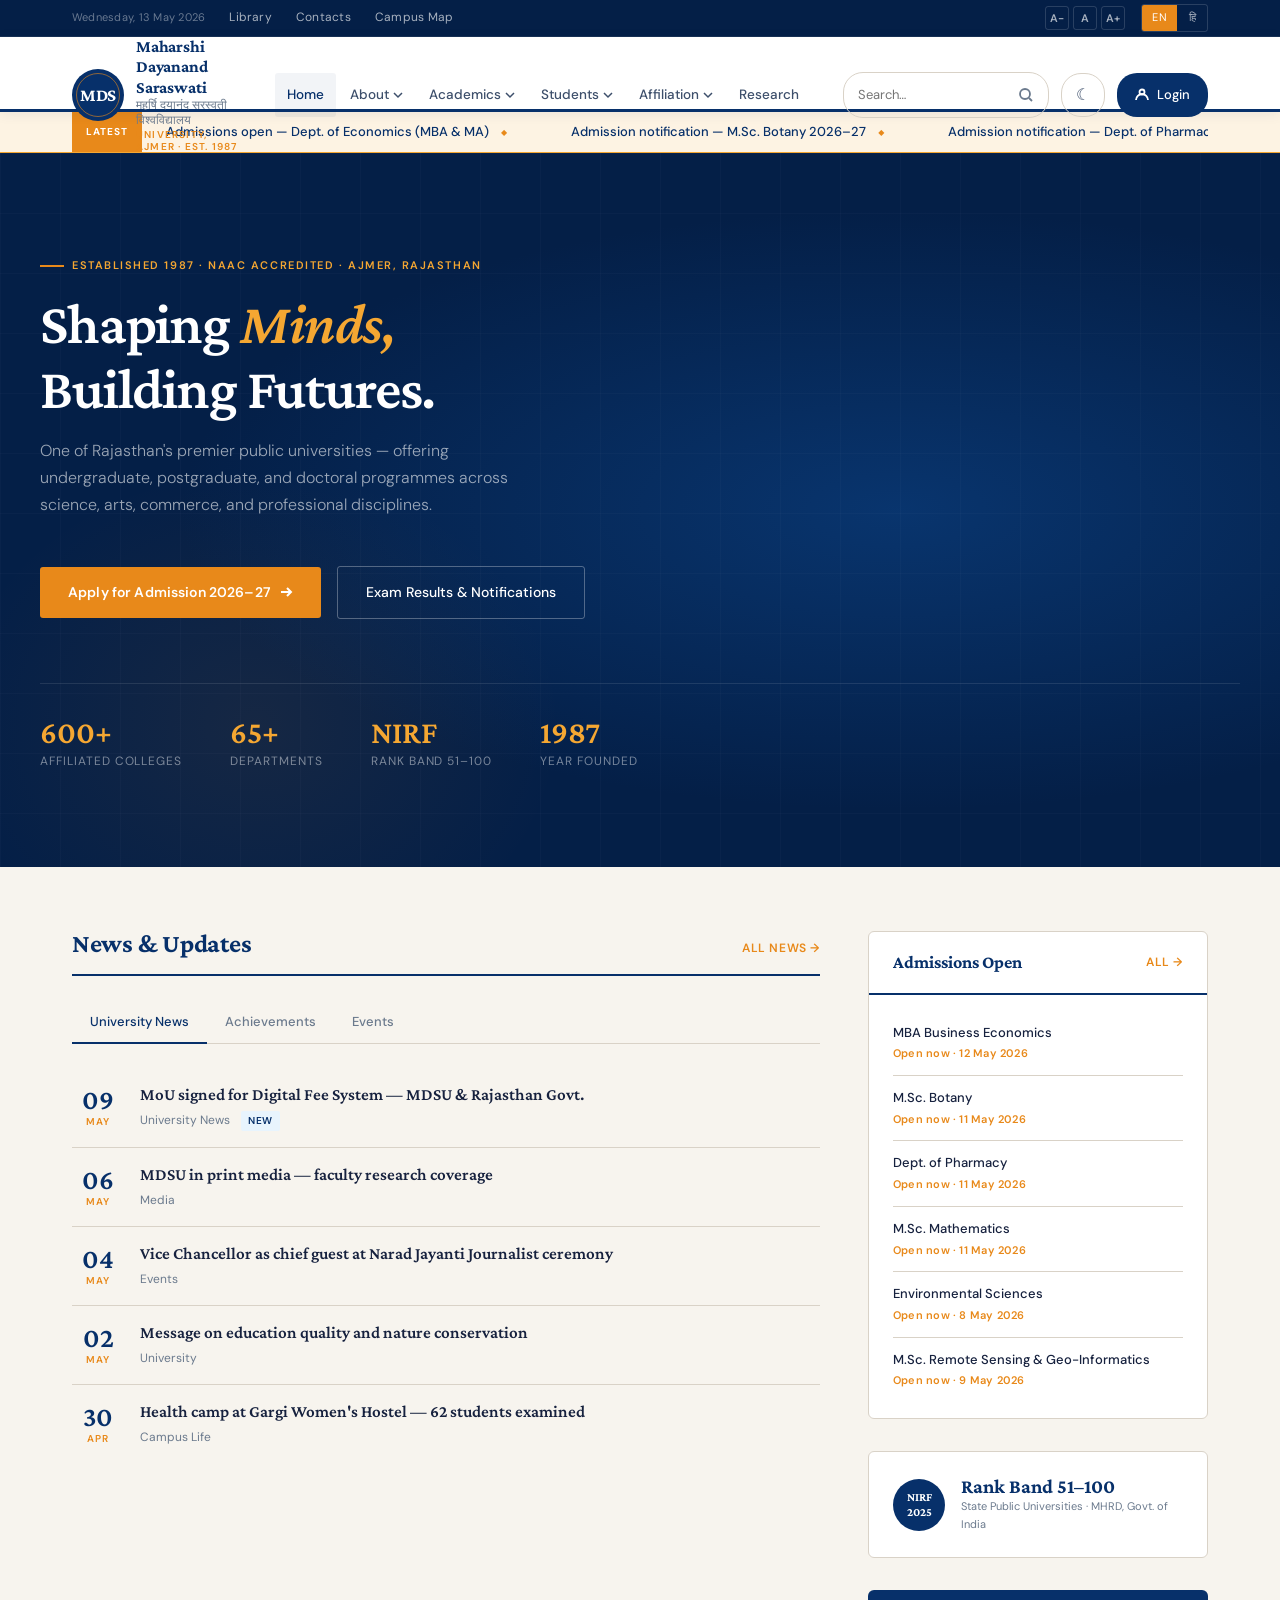
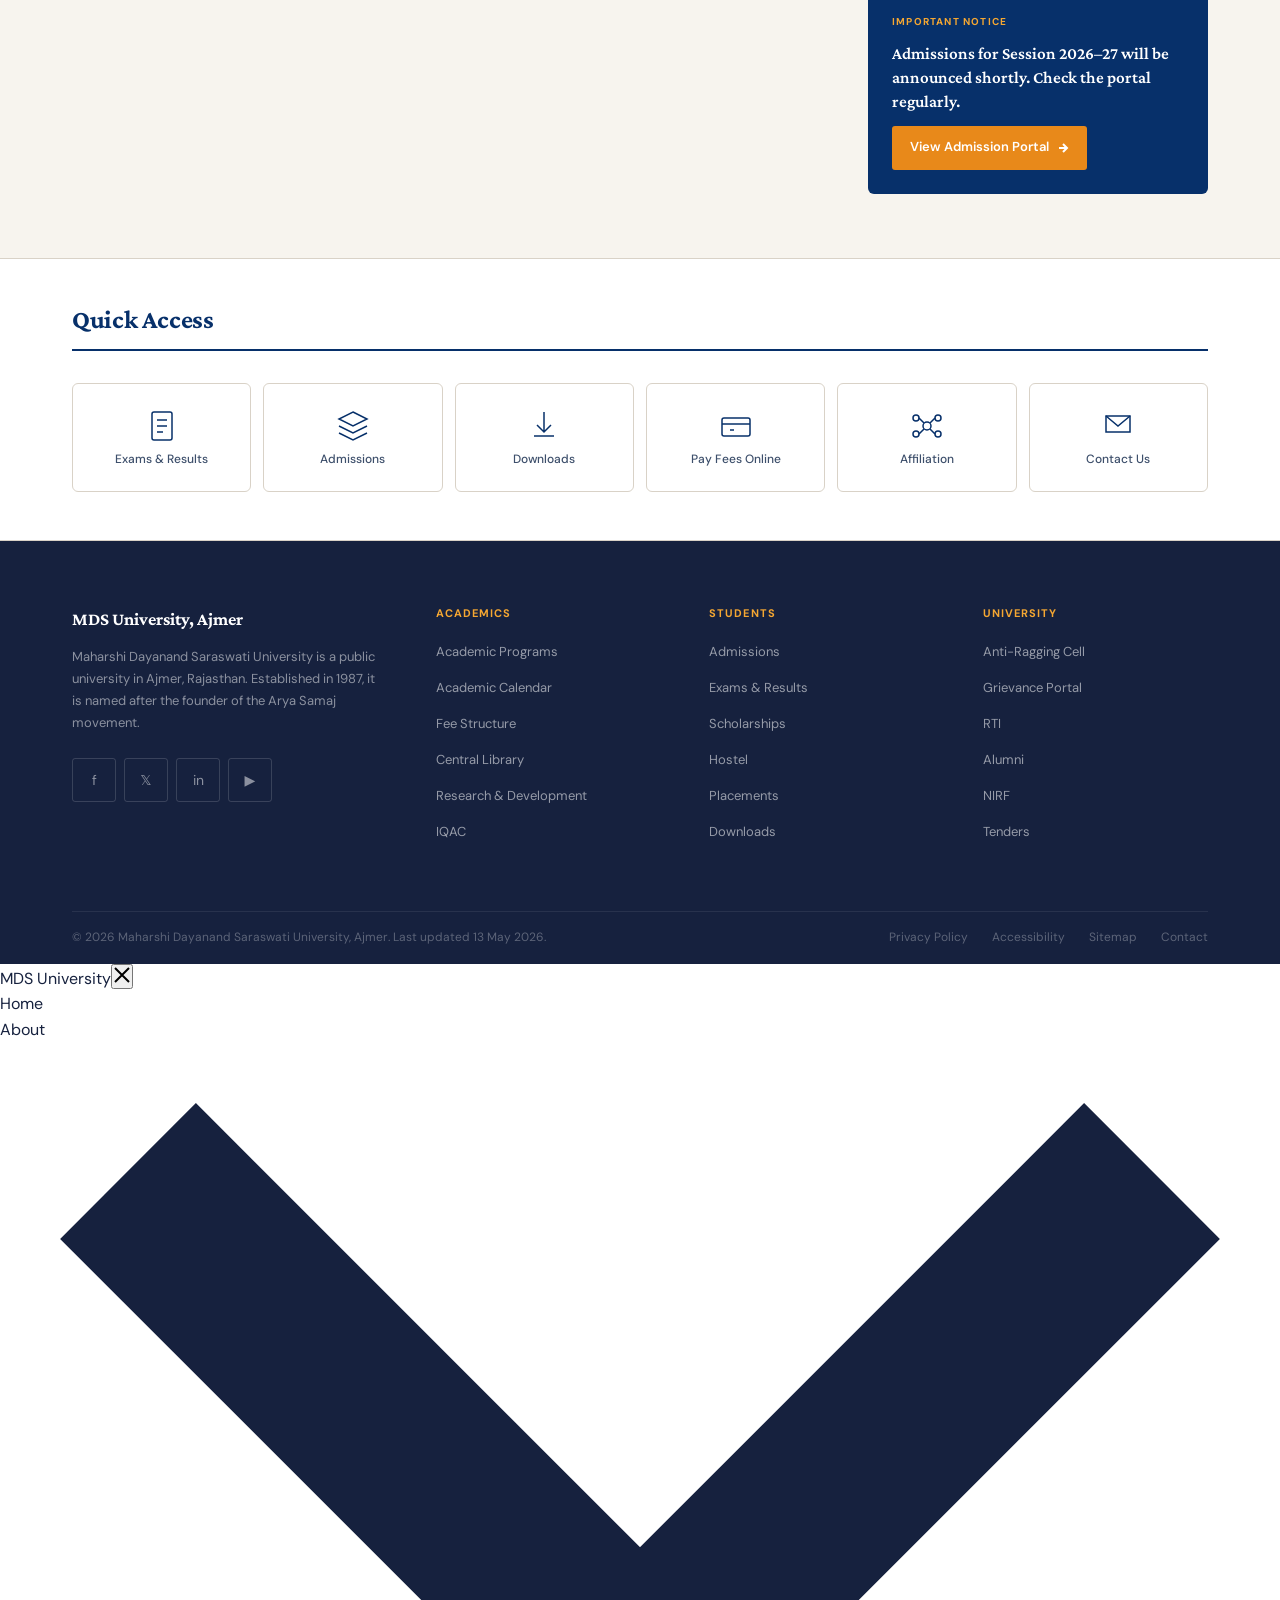
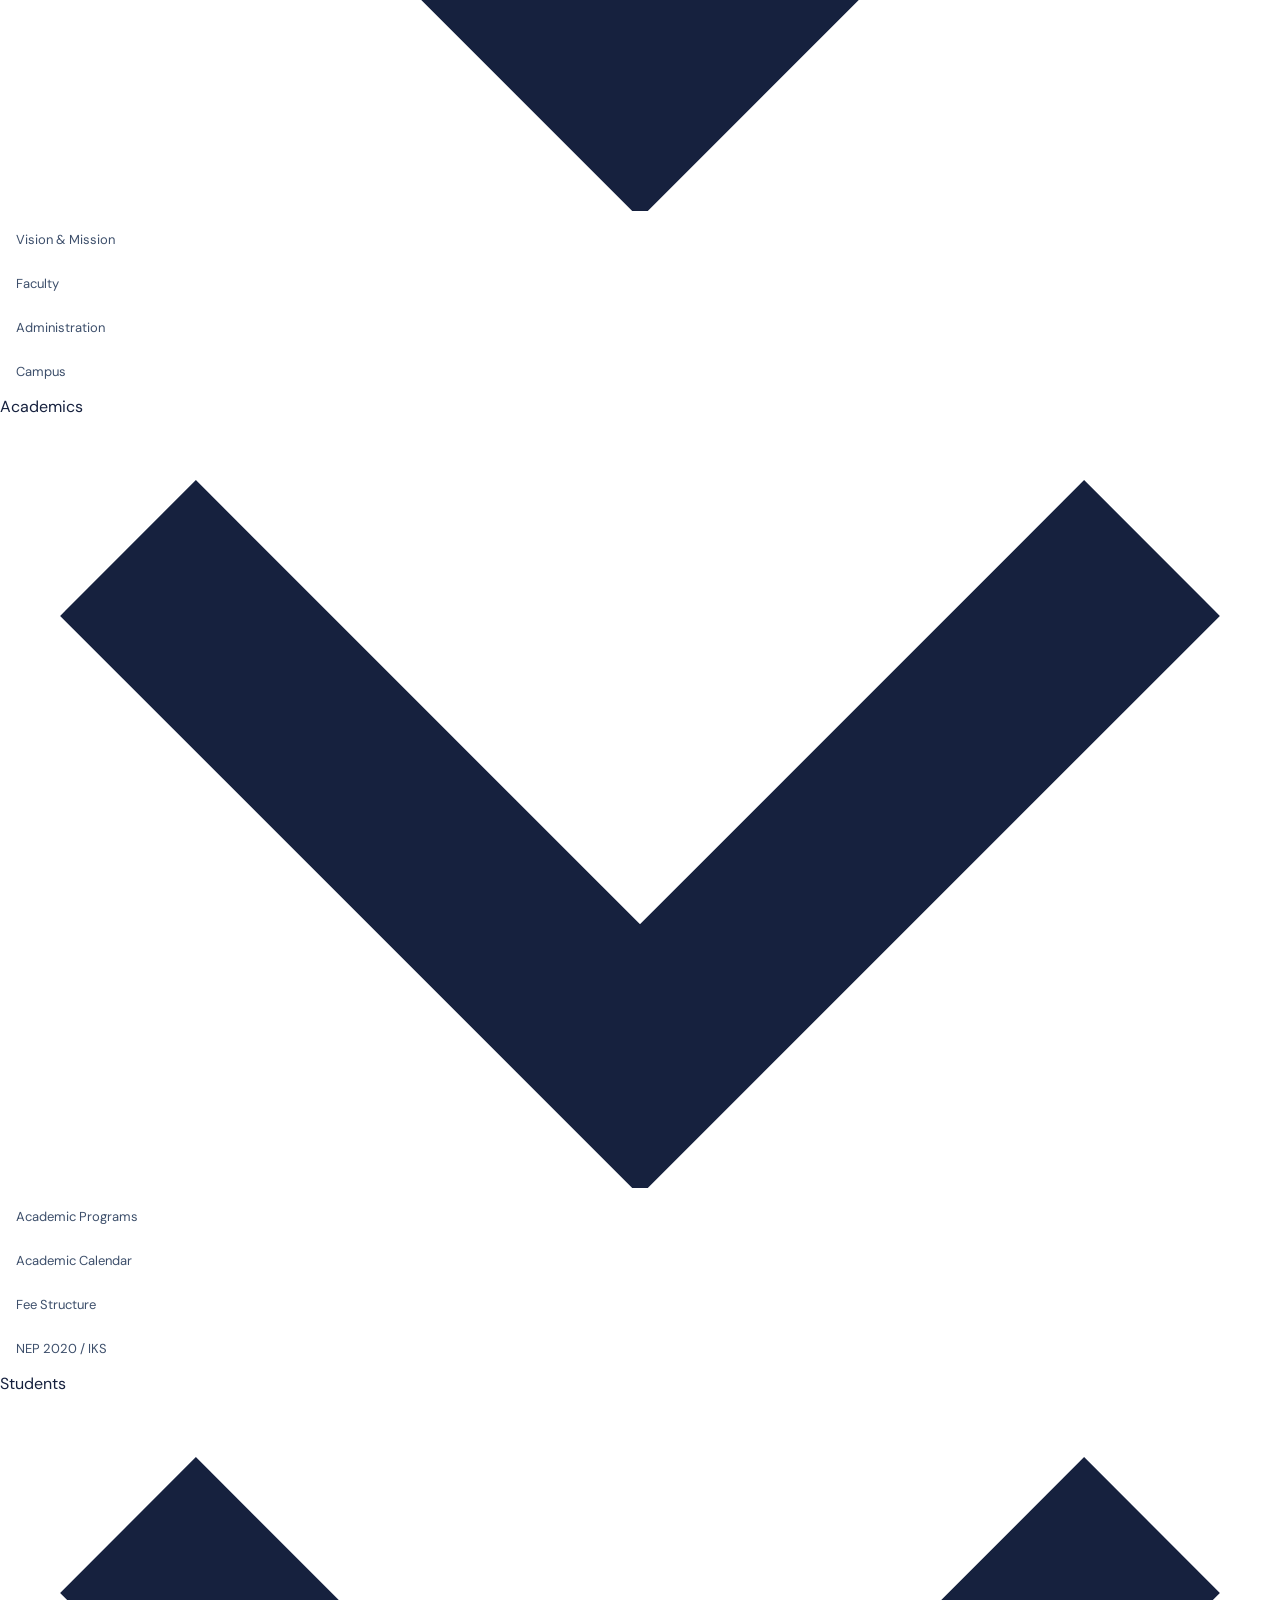
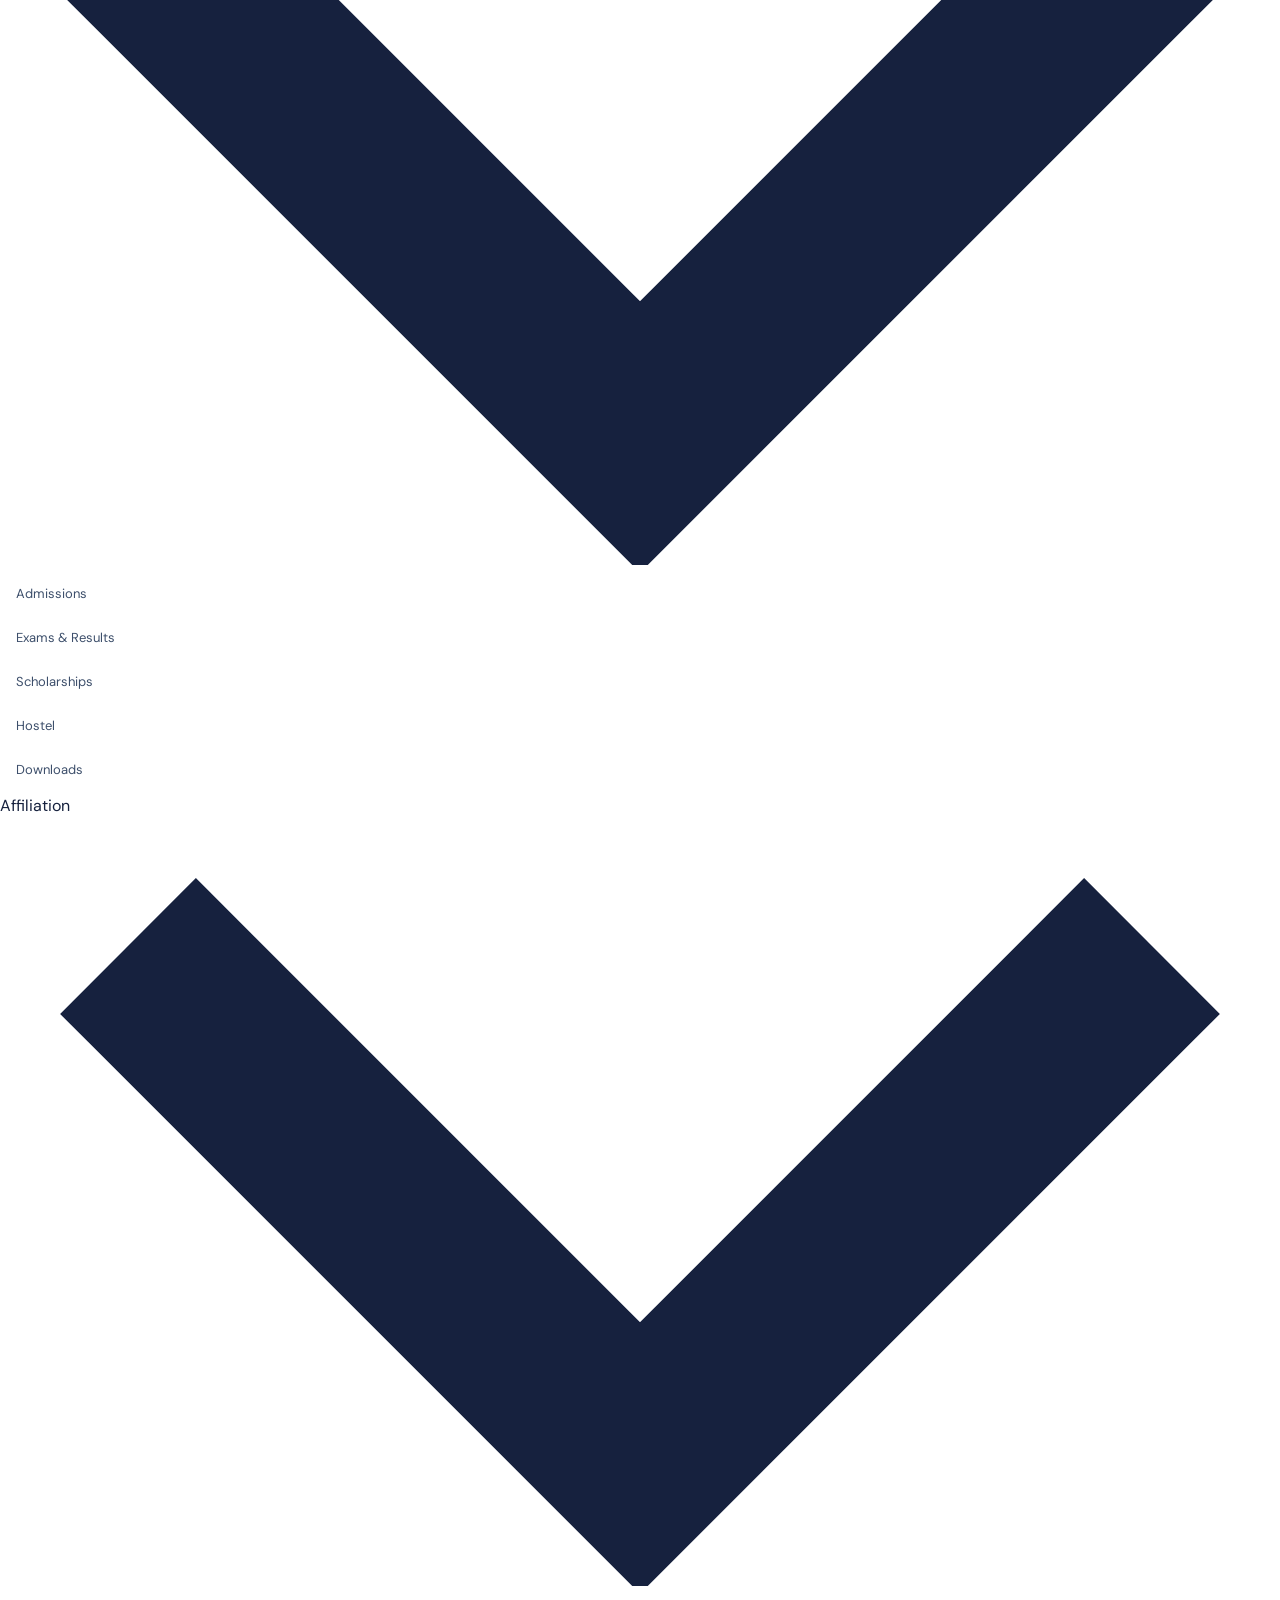
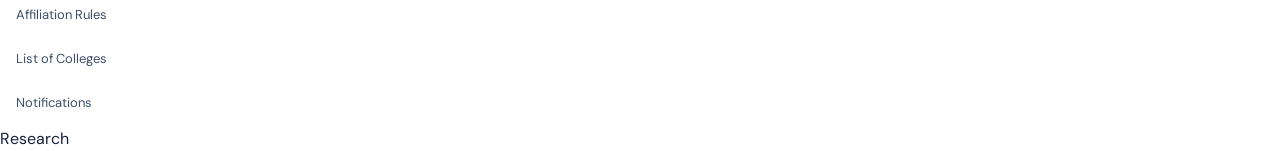
==== index.html @ d4b188a9 "feat: complete MDSU university website - 9 pages: index, about, admissions, exams, faculty, download" ====
<!DOCTYPE html>
<html lang="en">
<head>
  <meta charset="UTF-8" />
  <meta name="viewport" content="width=device-width, initial-scale=1.0" />
  <title>Maharshi Dayanand Saraswati University, Ajmer</title>
  <link rel="preconnect" href="https://fonts.googleapis.com" />
  <link rel="preconnect" href="https://fonts.gstatic.com" crossorigin />
  <link href="https://fonts.googleapis.com/css2?family=Crimson+Pro:ital,wght@0,300;0,400;0,600;0,700;1,400;1,600&family=DM+Sans:ital,opsz,wght@0,9..40,300;0,9..40,400;0,9..40,500;0,9..40,600;1,9..40,400&display=swap" rel="stylesheet" />
  <style>
    /* ─── Design tokens ──────────────────────────────────────── */
    :root {
      --navy:       #07306A;
      --navy-dark:  #041F47;
      --navy-mid:   #0D4A94;
      --saffron:    #E8891A;
      --saffron-lt: #F5A732;
      --saffron-bg: #FDF3E3;
      --cream:      #F7F4EE;
      --white:      #FFFFFF;
      --ink:        #16213E;
      --ink-mid:    #3D4F6B;
      --ink-lt:     #6B7A8D;
      --rule:       #D9D2C7;
      --rule-dark:  #B8B0A5;

      --font-display: 'Crimson Pro', Georgia, serif;
      --font-body:    'DM Sans', system-ui, sans-serif;

      --space-1:  4px;
      --space-2:  8px;
      --space-3:  12px;
      --space-4:  16px;
      --space-5:  24px;
      --space-6:  32px;
      --space-7:  48px;
      --space-8:  64px;
      --space-9:  96px;

      --max-w: 1200px;
      --radius-sm: 3px;
      --radius: 6px;
    }

    /* ─── Reset ──────────────────────────────────────────────── */
    *, *::before, *::after { box-sizing: border-box; margin: 0; padding: 0; }
    html { scroll-behavior: smooth; }
    body {
      font-family: var(--font-body);
      font-size: 16px;
      line-height: 1.6;
      color: var(--ink);
      background: var(--white);
      -webkit-font-smoothing: antialiased;
    }
    a { color: inherit; text-decoration: none; }
    img { display: block; max-width: 100%; }
    ul { list-style: none; }

    /* ─── Utility ────────────────────────────────────────────── */
    .container {
      width: 100%;
      max-width: var(--max-w);
      margin-inline: auto;
      padding-inline: var(--space-6);
    }
    .sr-only {
      position: absolute; width: 1px; height: 1px;
      padding: 0; margin: -1px; overflow: hidden;
      clip: rect(0,0,0,0); white-space: nowrap; border: 0;
    }

    /* ─── Top utility bar ────────────────────────────────────── */
    .util-bar {
      background: var(--navy-dark);
      color: rgba(255,255,255,0.7);
      font-size: 12px;
      font-family: var(--font-body);
      letter-spacing: 0.02em;
      border-bottom: 1px solid rgba(255,255,255,0.08);
    }
    .util-bar .container {
      display: flex;
      align-items: center;
      justify-content: space-between;
      height: 36px;
      gap: var(--space-4);
    }
    .util-bar__left {
      display: flex;
      align-items: center;
      gap: var(--space-5);
    }
    .util-bar__right {
      display: flex;
      align-items: center;
      gap: var(--space-4);
    }
    .util-bar a {
      color: rgba(255,255,255,0.65);
      transition: color 0.15s;
      padding: 8px 0;
      min-height: 36px;
      display: flex;
      align-items: center;
    }
    .util-bar a:hover { color: var(--saffron-lt); }
    .util-date { color: rgba(255,255,255,0.4); font-size: 11px; }

    .lang-toggle {
      display: flex;
      align-items: center;
      gap: 2px;
      border: 1px solid rgba(255,255,255,0.15);
      border-radius: var(--radius-sm);
      overflow: hidden;
    }
    .lang-toggle a {
      padding: 4px 10px !important;
      font-size: 11px;
      letter-spacing: 0.05em;
      min-height: auto !important;
    }
    .lang-toggle a.active {
      background: var(--saffron);
      color: var(--white) !important;
    }

    .util-a11y {
      display: flex;
      align-items: center;
      gap: var(--space-1);
    }
    .util-a11y a {
      width: 24px; height: 24px;
      min-height: 24px !important;
      display: flex !important;
      align-items: center;
      justify-content: center;
      border: 1px solid rgba(255,255,255,0.15);
      border-radius: 3px;
      font-size: 11px;
      font-weight: 600;
      line-height: 1;
    }
    .util-a11y a:hover { border-color: var(--saffron); color: var(--saffron-lt) !important; }

    /* ─── Header ─────────────────────────────────────────────── */
    .site-header {
      background: var(--white);
      border-bottom: 3px solid var(--navy);
      position: sticky;
      top: 0;
      z-index: 100;
      box-shadow: 0 2px 12px rgba(7,48,106,0.08);
    }
    .header-inner {
      display: grid;
      grid-template-columns: auto 1fr auto;
      align-items: center;
      gap: var(--space-6);
      height: 72px;
    }
    .site-logo {
      display: flex;
      align-items: center;
      gap: var(--space-3);
      flex-shrink: 0;
    }
    .logo-emblem {
      width: 52px;
      height: 52px;
      background: var(--navy);
      border-radius: 50%;
      display: flex;
      align-items: center;
      justify-content: center;
      flex-shrink: 0;
      position: relative;
      overflow: hidden;
    }
    .logo-emblem::before {
      content: '';
      position: absolute;
      inset: 4px;
      border-radius: 50%;
      border: 1.5px solid var(--saffron);
      opacity: 0.6;
    }
    .logo-emblem-text {
      font-family: var(--font-display);
      font-size: 18px;
      font-weight: 700;
      color: var(--white);
      letter-spacing: -0.02em;
      position: relative;
      z-index: 1;
    }
    .logo-text-group {
      display: flex;
      flex-direction: column;
      line-height: 1.2;
    }
    .logo-name {
      font-family: var(--font-display);
      font-size: 17px;
      font-weight: 700;
      color: var(--navy);
      letter-spacing: -0.01em;
    }
    .logo-name-hindi {
      font-size: 12px;
      color: var(--ink-lt);
      font-family: var(--font-body);
      font-weight: 400;
    }
    .logo-sub {
      font-size: 10px;
      letter-spacing: 0.12em;
      text-transform: uppercase;
      color: var(--saffron);
      font-weight: 600;
      margin-top: 2px;
    }

    /* ─── Primary Nav ────────────────────────────────────────── */
    .primary-nav {
      display: flex;
      align-items: center;
      justify-content: center;
      gap: 2px;
    }
    .primary-nav > li {
      position: relative;
    }
    .primary-nav > li > a {
      display: flex;
      align-items: center;
      gap: 4px;
      padding: 8px 12px;
      font-size: 13.5px;
      font-weight: 500;
      color: var(--ink-mid);
      border-radius: var(--radius-sm);
      transition: color 0.15s, background 0.15s;
      white-space: nowrap;
      min-height: 44px;
    }
    .primary-nav > li > a:hover,
    .primary-nav > li > a.active {
      color: var(--navy);
      background: rgba(7,48,106,0.05);
    }
    .primary-nav > li > a svg {
      width: 10px; height: 10px;
      transition: transform 0.2s;
    }
    .primary-nav > li:hover > a svg { transform: rotate(180deg); }

    /* Dropdown */
    .dropdown {
      position: absolute;
      top: calc(100% + 4px);
      left: 0;
      min-width: 220px;
      background: var(--white);
      border: 1px solid var(--rule);
      border-top: 2px solid var(--navy);
      border-radius: 0 0 var(--radius) var(--radius);
      box-shadow: 0 8px 24px rgba(7,48,106,0.12);
      opacity: 0;
      visibility: hidden;
      transform: translateY(-8px);
      transition: opacity 0.2s, visibility 0.2s, transform 0.2s;
      z-index: 200;
    }
    .primary-nav > li:hover .dropdown,
    .primary-nav > li:focus-within .dropdown {
      opacity: 1;
      visibility: visible;
      transform: translateY(0);
    }
    .dropdown a {
      display: block;
      padding: 10px 16px;
      font-size: 13px;
      color: var(--ink-mid);
      border-bottom: 1px solid var(--rule);
      transition: background 0.15s, color 0.15s;
      min-height: 44px;
      display: flex;
      align-items: center;
    }
    .dropdown a:last-child { border-bottom: none; }
    .dropdown a:hover { background: var(--cream); color: var(--navy); }

    /* Header actions */
    .header-actions {
      display: flex;
      align-items: center;
      gap: var(--space-3);
      flex-shrink: 0;
    }
    .search-form {
      display: flex;
      align-items: center;
      border: 1.5px solid var(--rule);
      border-radius: 20px;
      overflow: hidden;
      transition: border-color 0.2s;
    }
    .search-form:focus-within { border-color: var(--navy); }
    .search-input {
      border: none;
      outline: none;
      padding: 8px 14px;
      font-family: var(--font-body);
      font-size: 13px;
      width: 160px;
      background: transparent;
      color: var(--ink);
    }
    .search-btn {
      background: none;
      border: none;
      cursor: pointer;
      padding: 8px 12px;
      color: var(--ink-lt);
      display: flex;
      align-items: center;
      transition: color 0.15s;
      min-width: 44px;
      min-height: 44px;
      justify-content: center;
    }
    .search-btn:hover { color: var(--navy); }
    .btn-login {
      display: flex;
      align-items: center;
      gap: var(--space-2);
      padding: 9px 18px;
      background: var(--navy);
      color: var(--white);
      font-family: var(--font-body);
      font-size: 13px;
      font-weight: 500;
      border: none;
      border-radius: 20px;
      cursor: pointer;
      transition: background 0.2s;
      text-decoration: none;
      min-height: 44px;
    }
    .btn-login:hover { background: var(--navy-mid); }

    /* ─── Notice Ticker ──────────────────────────────────────── */
    .notice-bar {
      background: var(--saffron-bg);
      border-bottom: 1px solid var(--saffron-lt);
      overflow: hidden;
    }
    .notice-bar .container {
      display: flex;
      align-items: center;
      height: 40px;
      gap: 0;
    }
    .notice-label {
      background: var(--saffron);
      color: var(--white);
      font-size: 10px;
      font-weight: 700;
      letter-spacing: 0.1em;
      text-transform: uppercase;
      padding: 0 14px;
      height: 100%;
      display: flex;
      align-items: center;
      flex-shrink: 0;
      margin-right: var(--space-5);
    }
    .ticker-track {
      flex: 1;
      overflow: hidden;
      position: relative;
    }
    .ticker-inner {
      display: flex;
      gap: 0;
      animation: ticker 40s linear infinite;
      white-space: nowrap;
    }
    .ticker-inner:hover { animation-play-state: paused; }
    @keyframes ticker {
      0% { transform: translateX(0); }
      100% { transform: translateX(-50%); }
    }
    .ticker-item {
      display: inline-flex;
      align-items: center;
      gap: var(--space-3);
      padding-right: var(--space-8);
      font-size: 13px;
      color: var(--ink-mid);
    }
    .ticker-item a { color: var(--navy); font-weight: 500; }
    .ticker-item a:hover { color: var(--saffron); text-decoration: underline; }
    .ticker-item::after {
      content: '◆';
      color: var(--saffron);
      font-size: 8px;
    }

    /* ─── Hero ───────────────────────────────────────────────── */
    .hero {
      background: var(--navy-dark);
      position: relative;
      overflow: hidden;
      min-height: 440px;
      display: flex;
      align-items: center;
    }
    .hero-bg {
      position: absolute;
      inset: 0;
      background-image:
        radial-gradient(ellipse 80% 60% at 70% 50%, rgba(13,74,148,0.5) 0%, transparent 70%),
        radial-gradient(ellipse 40% 60% at 20% 80%, rgba(232,137,26,0.08) 0%, transparent 60%);
    }
    .hero-bg-img {
      position: absolute;
      inset: 0;
      background: url('https://mdsuajmer.ac.in/images/slider/s1.jpg') center/cover no-repeat;
      opacity: 0.18;
      mix-blend-mode: luminosity;
    }
    .hero-grid-overlay {
      position: absolute;
      inset: 0;
      background-image:
        linear-gradient(rgba(255,255,255,0.02) 1px, transparent 1px),
        linear-gradient(90deg, rgba(255,255,255,0.02) 1px, transparent 1px);
      background-size: 60px 60px;
    }
    .hero-content {
      position: relative;
      z-index: 2;
      padding: var(--space-9) 0;
    }
    .hero-eyebrow {
      display: inline-flex;
      align-items: center;
      gap: var(--space-2);
      font-size: 11px;
      font-weight: 600;
      letter-spacing: 0.14em;
      text-transform: uppercase;
      color: var(--saffron-lt);
      margin-bottom: var(--space-4);
    }
    .hero-eyebrow::before {
      content: '';
      display: block;
      width: 24px;
      height: 2px;
      background: var(--saffron);
    }
    h1.hero-title {
      font-family: var(--font-display);
      font-size: clamp(36px, 5vw, 58px);
      font-weight: 600;
      line-height: 1.12;
      letter-spacing: -0.02em;
      color: var(--white);
      max-width: 680px;
      margin-bottom: var(--space-4);
    }
    h1.hero-title em {
      font-style: italic;
      color: var(--saffron-lt);
    }
    .hero-subtitle {
      font-size: 16px;
      color: rgba(255,255,255,0.6);
      max-width: 480px;
      margin-bottom: var(--space-7);
      font-weight: 300;
      line-height: 1.7;
    }
    .hero-ctas {
      display: flex;
      align-items: center;
      gap: var(--space-4);
      flex-wrap: wrap;
    }
    .btn-primary {
      display: inline-flex;
      align-items: center;
      gap: var(--space-2);
      padding: 14px 28px;
      background: var(--saffron);
      color: var(--white);
      font-family: var(--font-body);
      font-size: 14px;
      font-weight: 600;
      border-radius: var(--radius-sm);
      transition: background 0.2s, transform 0.15s;
      min-height: 48px;
      letter-spacing: 0.01em;
    }
    .btn-primary:hover { background: var(--saffron-lt); transform: translateY(-1px); }
    .btn-secondary {
      display: inline-flex;
      align-items: center;
      gap: var(--space-2);
      padding: 14px 28px;
      background: transparent;
      color: var(--white);
      font-family: var(--font-body);
      font-size: 14px;
      font-weight: 500;
      border-radius: var(--radius-sm);
      border: 1.5px solid rgba(255,255,255,0.3);
      transition: border-color 0.2s, background 0.2s;
      min-height: 48px;
    }
    .btn-secondary:hover {
      border-color: rgba(255,255,255,0.7);
      background: rgba(255,255,255,0.06);
    }
    .hero-stats {
      display: flex;
      gap: var(--space-7);
      margin-top: var(--space-8);
      padding-top: var(--space-6);
      border-top: 1px solid rgba(255,255,255,0.1);
    }
    .hero-stat-value {
      font-family: var(--font-display);
      font-size: 32px;
      font-weight: 600;
      color: var(--saffron-lt);
      line-height: 1;
    }
    .hero-stat-label {
      font-size: 12px;
      color: rgba(255,255,255,0.45);
      text-transform: uppercase;
      letter-spacing: 0.08em;
      margin-top: 4px;
    }

    /* ─── Main layout ────────────────────────────────────────── */
    .main-content {
      background: var(--cream);
    }
    .content-grid {
      display: grid;
      grid-template-columns: 1fr 340px;
      gap: var(--space-7);
      padding-block: var(--space-8);
      align-items: start;
    }

    /* ─── Section headers ────────────────────────────────────── */
    .section-head {
      display: flex;
      align-items: baseline;
      justify-content: space-between;
      margin-bottom: var(--space-5);
      padding-bottom: var(--space-4);
      border-bottom: 2px solid var(--navy);
    }
    h2.section-title {
      font-family: var(--font-display);
      font-size: 26px;
      font-weight: 700;
      color: var(--navy);
      letter-spacing: -0.01em;
      line-height: 1;
    }
    .section-link {
      font-size: 12px;
      font-weight: 600;
      letter-spacing: 0.05em;
      text-transform: uppercase;
      color: var(--saffron);
      transition: color 0.15s;
    }
    .section-link:hover { color: var(--saffron-lt); }

    /* ─── News feed ──────────────────────────────────────────── */
    .news-tabs {
      display: flex;
      gap: 0;
      border-bottom: 1px solid var(--rule);
      margin-bottom: var(--space-5);
    }
    .news-tab {
      padding: 10px 18px;
      font-size: 13px;
      font-weight: 500;
      color: var(--ink-lt);
      border-bottom: 2px solid transparent;
      cursor: pointer;
      margin-bottom: -1px;
      transition: color 0.15s, border-color 0.15s;
      min-height: 44px;
      display: flex;
      align-items: center;
      background: none;
      border-top: none;
      border-left: none;
      border-right: none;
      font-family: var(--font-body);
    }
    .news-tab.active, .news-tab:hover {
      color: var(--navy);
      border-bottom-color: var(--navy);
    }
    .news-panel { display: none; }
    .news-panel.active { display: block; }

    .news-item {
      display: grid;
      grid-template-columns: 52px 1fr;
      gap: var(--space-4);
      padding: var(--space-4) 0;
      border-bottom: 1px solid var(--rule);
    }
    .news-item:last-child { border-bottom: none; }
    .news-date {
      display: flex;
      flex-direction: column;
      align-items: center;
      justify-content: flex-start;
      padding-top: 2px;
      flex-shrink: 0;
    }
    .news-date-day {
      font-family: var(--font-display);
      font-size: 28px;
      font-weight: 600;
      color: var(--navy);
      line-height: 1;
    }
    .news-date-month {
      font-size: 10px;
      font-weight: 600;
      letter-spacing: 0.1em;
      text-transform: uppercase;
      color: var(--saffron);
    }
    .news-body {}
    h3.news-title {
      font-family: var(--font-display);
      font-size: 17px;
      font-weight: 600;
      color: var(--ink);
      line-height: 1.35;
      margin-bottom: 4px;
    }
    h3.news-title a { transition: color 0.15s; }
    h3.news-title a:hover { color: var(--navy); }
    .news-meta {
      font-size: 12px;
      color: var(--ink-lt);
    }
    .news-badge {
      display: inline-block;
      font-size: 10px;
      font-weight: 600;
      letter-spacing: 0.06em;
      text-transform: uppercase;
      padding: 2px 7px;
      border-radius: 2px;
      margin-left: var(--space-2);
    }
    .news-badge--new {
      background: #E8F4FD;
      color: var(--navy);
    }
    .news-badge--admission {
      background: var(--saffron-bg);
      color: #8B5500;
    }

    /* ─── Sidebar ────────────────────────────────────────────── */
    .sidebar {
      display: flex;
      flex-direction: column;
      gap: var(--space-6);
    }
    .sidebar-card {
      background: var(--white);
      border: 1px solid var(--rule);
      border-radius: var(--radius);
      overflow: hidden;
    }
    .sidebar-card__head {
      padding: var(--space-4) var(--space-5);
      border-bottom: 2px solid var(--navy);
      display: flex;
      align-items: center;
      justify-content: space-between;
    }
    h2.sidebar-title {
      font-family: var(--font-display);
      font-size: 18px;
      font-weight: 700;
      color: var(--navy);
    }
    .sidebar-card__body { padding: var(--space-4) var(--space-5); }

    .admission-item {
      padding: var(--space-3) 0;
      border-bottom: 1px solid var(--rule);
    }
    .admission-item:last-child { border-bottom: none; }
    .admission-dept {
      font-size: 13px;
      font-weight: 500;
      color: var(--ink);
      margin-bottom: 2px;
    }
    .admission-dept a { transition: color 0.15s; }
    .admission-dept a:hover { color: var(--navy); text-decoration: underline; }
    .admission-date {
      font-size: 11px;
      color: var(--saffron);
      font-weight: 600;
      letter-spacing: 0.02em;
    }

    /* Important notice card */
    .notice-card {
      background: var(--navy);
      color: var(--white);
      padding: var(--space-5);
      border-radius: var(--radius);
      display: flex;
      flex-direction: column;
      gap: var(--space-3);
    }
    .notice-card__label {
      font-size: 10px;
      font-weight: 700;
      letter-spacing: 0.12em;
      text-transform: uppercase;
      color: var(--saffron-lt);
    }
    .notice-card__text {
      font-family: var(--font-display);
      font-size: 17px;
      font-weight: 600;
      line-height: 1.4;
      color: var(--white);
    }
    .notice-card__cta {
      display: inline-flex;
      align-items: center;
      gap: var(--space-2);
      padding: 10px 18px;
      background: var(--saffron);
      color: var(--white);
      font-size: 13px;
      font-weight: 600;
      border-radius: var(--radius-sm);
      transition: background 0.2s;
      min-height: 44px;
      width: fit-content;
    }
    .notice-card__cta:hover { background: var(--saffron-lt); }

    /* NIRF badge */
    .nirf-card {
      background: var(--white);
      border: 1px solid var(--rule);
      border-radius: var(--radius);
      padding: var(--space-5);
      display: flex;
      align-items: center;
      gap: var(--space-4);
    }
    .nirf-seal {
      width: 52px;
      height: 52px;
      border-radius: 50%;
      background: var(--navy);
      display: flex;
      align-items: center;
      justify-content: center;
      flex-shrink: 0;
      color: var(--white);
      font-family: var(--font-display);
      font-weight: 700;
      font-size: 12px;
      text-align: center;
      line-height: 1.2;
    }
    .nirf-text {}
    .nirf-rank {
      font-family: var(--font-display);
      font-size: 20px;
      font-weight: 700;
      color: var(--navy);
      line-height: 1;
    }
    .nirf-label {
      font-size: 11px;
      color: var(--ink-lt);
      margin-top: 2px;
    }

    /* ─── Quick Links ────────────────────────────────────────── */
    .quick-links {
      background: var(--white);
      border-top: 1px solid var(--rule);
      border-bottom: 1px solid var(--rule);
      padding-block: var(--space-7);
    }
    .quick-links .section-head { margin-bottom: var(--space-6); }
    .ql-grid {
      display: grid;
      grid-template-columns: repeat(6, 1fr);
      gap: var(--space-3);
    }
    .ql-item {
      display: flex;
      flex-direction: column;
      align-items: center;
      gap: var(--space-2);
      padding: var(--space-5) var(--space-3);
      border: 1.5px solid var(--rule);
      border-radius: var(--radius);
      text-align: center;
      transition: border-color 0.2s, background 0.2s, transform 0.15s;
      min-height: 88px;
      justify-content: center;
    }
    .ql-item:hover {
      border-color: var(--navy);
      background: var(--cream);
      transform: translateY(-2px);
    }
    .ql-icon {
      width: 36px;
      height: 36px;
      color: var(--navy);
    }
    .ql-label {
      font-size: 12px;
      font-weight: 500;
      color: var(--ink-mid);
      line-height: 1.3;
    }

    /* ─── Footer ─────────────────────────────────────────────── */
    .site-footer {
      background: var(--ink);
      color: rgba(255,255,255,0.7);
      padding-top: var(--space-8);
    }
    .footer-grid {
      display: grid;
      grid-template-columns: 1.4fr 1fr 1fr 1fr;
      gap: var(--space-7);
      padding-bottom: var(--space-8);
      border-bottom: 1px solid rgba(255,255,255,0.08);
    }
    .footer-about {}
    .footer-logo-name {
      font-family: var(--font-display);
      font-size: 18px;
      font-weight: 700;
      color: var(--white);
      margin-bottom: var(--space-3);
    }
    .footer-about p {
      font-size: 13px;
      line-height: 1.7;
      color: rgba(255,255,255,0.5);
      margin-bottom: var(--space-5);
    }
    .footer-social {
      display: flex;
      gap: var(--space-2);
    }
    .social-link {
      width: 36px;
      height: 36px;
      border: 1px solid rgba(255,255,255,0.15);
      border-radius: var(--radius-sm);
      display: flex;
      align-items: center;
      justify-content: center;
      font-size: 14px;
      color: rgba(255,255,255,0.5);
      transition: border-color 0.2s, color 0.2s;
      min-width: 44px;
      min-height: 44px;
    }
    .social-link:hover { border-color: var(--saffron); color: var(--saffron-lt); }

    h3.footer-col-title {
      font-size: 11px;
      font-weight: 700;
      letter-spacing: 0.1em;
      text-transform: uppercase;
      color: var(--saffron-lt);
      margin-bottom: var(--space-4);
    }
    .footer-links li + li { margin-top: var(--space-2); }
    .footer-links a {
      font-size: 13px;
      color: rgba(255,255,255,0.55);
      transition: color 0.15s;
      padding-block: 2px;
      display: inline-block;
      min-height: 28px;
      display: flex;
      align-items: center;
    }
    .footer-links a:hover { color: var(--white); }

    .footer-bottom {
      display: flex;
      align-items: center;
      justify-content: space-between;
      height: 52px;
      font-size: 12px;
      color: rgba(255,255,255,0.3);
      gap: var(--space-4);
      flex-wrap: wrap;
    }
    .footer-bottom-links {
      display: flex;
      gap: var(--space-5);
    }
    .footer-bottom-links a {
      color: rgba(255,255,255,0.3);
      transition: color 0.15s;
      min-height: 44px;
      display: flex;
      align-items: center;
    }
    .footer-bottom-links a:hover { color: rgba(255,255,255,0.7); }

    /* ─── Mobile nav toggle ──────────────────────────────────── */
    .nav-toggle {
      display: none;
      background: none;
      border: 1px solid var(--rule);
      padding: 8px 10px;
      border-radius: var(--radius-sm);
      cursor: pointer;
      color: var(--ink);
      min-width: 44px;
      min-height: 44px;
      align-items: center;
      justify-content: center;
    }

    /* ─── Focus styles ───────────────────────────────────────── */
    :focus-visible {
      outline: 2px solid var(--saffron);
      outline-offset: 2px;
      border-radius: var(--radius-sm);
    }

    /* ─── Animations ─────────────────────────────────────────── */
    @media (prefers-reduced-motion: no-preference) {
      .hero-eyebrow { animation: fadeUp 0.5s ease-out both; }
      h1.hero-title { animation: fadeUp 0.5s 0.1s ease-out both; }
      .hero-subtitle { animation: fadeUp 0.5s 0.2s ease-out both; }
      .hero-ctas { animation: fadeUp 0.5s 0.3s ease-out both; }
      .hero-stats { animation: fadeUp 0.5s 0.4s ease-out both; }
      @keyframes fadeUp {
        from { opacity: 0; transform: translateY(16px); }
        to   { opacity: 1; transform: translateY(0); }
      }
    }

    /* ─── Responsive ─────────────────────────────────────────── */
    @media (max-width: 1024px) {
      .ql-grid { grid-template-columns: repeat(3, 1fr); }
      .footer-grid { grid-template-columns: 1fr 1fr; gap: var(--space-6); }
    }

    @media (max-width: 768px) {
      .util-bar .container { display: none; }
      .header-inner {
        grid-template-columns: auto 1fr auto;
        height: 64px;
        gap: var(--space-4);
      }
      .primary-nav { display: none; }
      .search-form { display: none; }
      .nav-toggle { display: flex; }

      h1.hero-title { font-size: 30px; }
      .hero-stats { gap: var(--space-5); }
      .hero-stat-value { font-size: 24px; }

      .content-grid {
        grid-template-columns: 1fr;
        padding-block: var(--space-6);
        gap: var(--space-6);
      }

      .ql-grid { grid-template-columns: repeat(3, 1fr); }

      .footer-grid { grid-template-columns: 1fr; }
      .footer-bottom { flex-direction: column; height: auto; padding-block: var(--space-4); align-items: flex-start; }

      .container { padding-inline: var(--space-5); }
    }

    @media (max-width: 480px) {
      .ql-grid { grid-template-columns: repeat(2, 1fr); }
      .hero-ctas { flex-direction: column; align-items: stretch; }
      .btn-primary, .btn-secondary { justify-content: center; }
    }
  </style>
</head>
<body>

  <!-- ── Utility bar ─────────────────────────────────────── -->
  <div class="util-bar" role="banner">
    <div class="container">
      <div class="util-bar__left">
        <span class="util-date">Wednesday, 13 May 2026</span>
        <a href="/library">Library</a>
        <a href="/contacts">Contacts</a>
        <a href="/maps">Campus Map</a>
      </div>
      <div class="util-bar__right">
        <div class="util-a11y" aria-label="Text size">
          <a href="#" aria-label="Decrease text size">A-</a>
          <a href="#" aria-label="Default text size">A</a>
          <a href="#" aria-label="Increase text size">A+</a>
        </div>
        <div class="lang-toggle" role="group" aria-label="Language">
          <a href="#" class="active" aria-current="true">EN</a>
          <a href="#">हि</a>
        </div>
      </div>
    </div>
  </div>

  <!-- ── Header ──────────────────────────────────────────── -->
  <header class="site-header" role="navigation" aria-label="Main navigation">
    <div class="container">
      <div class="header-inner">

        <!-- Logo -->
        <a href="/" class="site-logo" aria-label="Maharshi Dayanand Saraswati University — Home">
          <div class="logo-emblem" aria-hidden="true">
            <span class="logo-emblem-text">MDS</span>
          </div>
          <div class="logo-text-group">
            <span class="logo-name">Maharshi Dayanand Saraswati</span>
            <span class="logo-name-hindi">महर्षि दयानंद सरस्वती विश्वविद्यालय</span>
            <span class="logo-sub">University, Ajmer · Est. 1987</span>
          </div>
        </a>

        <!-- Primary nav -->
        <nav aria-label="Primary">
          <ul class="primary-nav">
            <li><a href="/" class="active">Home</a></li>
            <li>
              <a href="/about">About
                <svg viewBox="0 0 10 6" fill="none" stroke="currentColor" stroke-width="1.5" aria-hidden="true"><path d="M1 1l4 4 4-4"/></svg>
              </a>
              <ul class="dropdown" aria-label="About submenu">
                <li><a href="/vision-mission">Vision &amp; Mission</a></li>
                <li><a href="/faculty">Faculty</a></li>
                <li><a href="/administration">Administration</a></li>
                <li><a href="/campus">Campus</a></li>
              </ul>
            </li>
            <li>
              <a href="/academics">Academics
                <svg viewBox="0 0 10 6" fill="none" stroke="currentColor" stroke-width="1.5" aria-hidden="true"><path d="M1 1l4 4 4-4"/></svg>
              </a>
              <ul class="dropdown" aria-label="Academics submenu">
                <li><a href="/programs">Academic Programs</a></li>
                <li><a href="/calendar">Academic Calendar</a></li>
                <li><a href="/fee-structure">Fee Structure</a></li>
                <li><a href="/nep2020">NEP 2020 / IKS</a></li>
              </ul>
            </li>
            <li>
              <a href="/students">Students
                <svg viewBox="0 0 10 6" fill="none" stroke="currentColor" stroke-width="1.5" aria-hidden="true"><path d="M1 1l4 4 4-4"/></svg>
              </a>
              <ul class="dropdown" aria-label="Students submenu">
                <li><a href="/admissions">Admissions</a></li>
                <li><a href="/exams-results">Exams &amp; Results</a></li>
                <li><a href="/scholarships">Scholarships</a></li>
                <li><a href="/hostel">Hostel</a></li>
                <li><a href="/downloads">Downloads</a></li>
              </ul>
            </li>
            <li>
              <a href="/affiliation">Affiliation
                <svg viewBox="0 0 10 6" fill="none" stroke="currentColor" stroke-width="1.5" aria-hidden="true"><path d="M1 1l4 4 4-4"/></svg>
              </a>
              <ul class="dropdown" aria-label="Affiliation submenu">
                <li><a href="/affiliation/rules">Affiliation Rules</a></li>
                <li><a href="/affiliation/colleges">List of Colleges</a></li>
                <li><a href="/affiliation/notifications">Notifications</a></li>
              </ul>
            </li>
            <li><a href="/research">Research</a></li>
          </ul>
        </nav>

        <!-- Actions -->
        <div class="header-actions">
          <form class="search-form" role="search" action="search.html">
            <input class="search-input" type="search" name="q" placeholder="Search…" aria-label="Search" />
            <button class="search-btn" type="submit" aria-label="Submit search">
              <svg width="16" height="16" viewBox="0 0 16 16" fill="none" stroke="currentColor" stroke-width="1.8" aria-hidden="true">
                <circle cx="7" cy="7" r="5"/><path d="M11 11l3 3"/>
              </svg>
            </button>
          </form>
          <button id="dark-mode-toggle" aria-label="Toggle dark mode" aria-pressed="false" style="background:none;border:1.5px solid var(--rule);border-radius:20px;padding:8px 12px;cursor:pointer;font-size:16px;min-height:44px;min-width:44px;display:flex;align-items:center;justify-content:center;color:var(--ink-mid);transition:border-color 0.2s;">
            <span class="dm-icon">&#9790;</span>
          </button>
          <a href="#" class="btn-login">
            <svg width="14" height="14" viewBox="0 0 14 14" fill="none" stroke="currentColor" stroke-width="1.8" aria-hidden="true">
              <circle cx="7" cy="4" r="2.5"/><path d="M1 12c0-3.3 2.7-6 6-6s6 2.7 6 6"/>
            </svg>
            Login
          </a>
          <button class="nav-toggle" aria-label="Open menu" aria-expanded="false" aria-controls="mobile-nav">
            <svg width="18" height="14" viewBox="0 0 18 14" fill="none" stroke="currentColor" stroke-width="1.8" aria-hidden="true">
              <path d="M1 1h16M1 7h16M1 13h16"/>
            </svg>
          </button>
        </div>

      </div>
    </div>
  </header>

  <!-- ── Notice ticker ───────────────────────────────────── -->
  <div class="notice-bar" role="marquee" aria-live="off" aria-label="Latest notices">
    <div class="container">
      <span class="notice-label" aria-hidden="true">Latest</span>
      <div class="ticker-track">
        <div class="ticker-inner">
          <!-- Duplicated for seamless loop -->
          <span class="ticker-item"><a href="/admissions/economics">Admissions open — Dept. of Economics (MBA &amp; MA)</a></span>
          <span class="ticker-item"><a href="/admissions/msc-botany">Admission notification — M.Sc. Botany 2026–27</a></span>
          <span class="ticker-item"><a href="/admissions/pharmacy">Admission notification — Dept. of Pharmacy</a></span>
          <span class="ticker-item"><a href="/admissions/msc-maths">Admission notification — M.Sc. Mathematics</a></span>
          <span class="ticker-item"><a href="/news/mou-digital-fees">MoU signed — Digital Fee System with Rajasthan Govt.</a></span>
          <span class="ticker-item"><a href="/placements">13 students placed at ICICI Prudential Life Insurance</a></span>
          <span class="ticker-item"><a href="/admissions/economics">Admissions open — Dept. of Economics (MBA &amp; MA)</a></span>
          <span class="ticker-item"><a href="/admissions/msc-botany">Admission notification — M.Sc. Botany 2026–27</a></span>
          <span class="ticker-item"><a href="/admissions/pharmacy">Admission notification — Dept. of Pharmacy</a></span>
          <span class="ticker-item"><a href="/admissions/msc-maths">Admission notification — M.Sc. Mathematics</a></span>
          <span class="ticker-item"><a href="/news/mou-digital-fees">MoU signed — Digital Fee System with Rajasthan Govt.</a></span>
          <span class="ticker-item"><a href="/placements">13 students placed at ICICI Prudential Life Insurance</a></span>
        </div>
      </div>
    </div>
  </div>

  <!-- ── Hero ────────────────────────────────────────────── -->
  <section class="hero" aria-labelledby="hero-heading">
    <div class="hero-bg" aria-hidden="true"></div>
    <div class="hero-bg-img" aria-hidden="true"></div>
    <div class="hero-grid-overlay" aria-hidden="true"></div>
    <div class="container hero-content">
      <p class="hero-eyebrow">Established 1987 · NAAC Accredited · Ajmer, Rajasthan</p>
      <h1 class="hero-title" id="hero-heading">
        Shaping <em>Minds,</em><br/>Building Futures.
      </h1>
      <p class="hero-subtitle">
        One of Rajasthan's premier public universities — offering undergraduate, postgraduate, and doctoral programmes across science, arts, commerce, and professional disciplines.
      </p>
      <div class="hero-ctas">
        <a href="/admissions" class="btn-primary">
          Apply for Admission 2026–27
          <svg width="14" height="14" viewBox="0 0 14 14" fill="none" stroke="currentColor" stroke-width="2" aria-hidden="true"><path d="M2 7h10M8 3l4 4-4 4"/></svg>
        </a>
        <a href="/exams-results" class="btn-secondary">
          Exam Results &amp; Notifications
        </a>
      </div>
      <div class="hero-stats" aria-label="University at a glance">
        <div>
          <div class="hero-stat-value" data-count="600" data-suffix="+">600+</div>
          <div class="hero-stat-label">Affiliated Colleges</div>
        </div>
        <div>
          <div class="hero-stat-value" data-count="65" data-suffix="+">65+</div>
          <div class="hero-stat-label">Departments</div>
        </div>
        <div>
          <div class="hero-stat-value">NIRF</div>
          <div class="hero-stat-label">Rank Band 51–100</div>
        </div>
        <div>
          <div class="hero-stat-value">1987</div>
          <div class="hero-stat-label">Year Founded</div>
        </div>
      </div>
    </div>
  </section>

  <!-- ── Main content ─────────────────────────────────────── -->
  <main class="main-content" id="main-content">

    <!-- News + Sidebar -->
    <div class="container">
      <div class="content-grid">

        <!-- News feed -->
        <section aria-labelledby="news-heading">
          <div class="section-head">
            <h2 class="section-title" id="news-heading">News &amp; Updates</h2>
            <a href="/news" class="section-link">All news →</a>
          </div>

          <!-- Tabs -->
          <div class="news-tabs" role="tablist" aria-label="News categories">
            <button class="news-tab active" role="tab" aria-selected="true" aria-controls="panel-news" id="tab-news">University News</button>
            <button class="news-tab" role="tab" aria-selected="false" aria-controls="panel-achievements" id="tab-achievements">Achievements</button>
            <button class="news-tab" role="tab" aria-selected="false" aria-controls="panel-events" id="tab-events">Events</button>
          </div>

          <div id="panel-news" class="news-panel active" role="tabpanel" aria-labelledby="tab-news">
            <article class="news-item">
              <div class="news-date" aria-hidden="true"><span class="news-date-day">09</span><span class="news-date-month">May</span></div>
              <div class="news-body">
                <h3 class="news-title"><a href="/news/mou-digital-fees">MoU signed for Digital Fee System — MDSU &amp; Rajasthan Govt.</a></h3>
                <p class="news-meta">University News <span class="news-badge news-badge--new">New</span></p>
              </div>
            </article>
            <article class="news-item">
              <div class="news-date" aria-hidden="true"><span class="news-date-day">06</span><span class="news-date-month">May</span></div>
              <div class="news-body">
                <h3 class="news-title"><a href="/news/print-media">MDSU in print media — faculty research coverage</a></h3>
                <p class="news-meta">Media</p>
              </div>
            </article>
            <article class="news-item">
              <div class="news-date" aria-hidden="true"><span class="news-date-day">04</span><span class="news-date-month">May</span></div>
              <div class="news-body">
                <h3 class="news-title"><a href="/news/vc-narad-jayanti">Vice Chancellor as chief guest at Narad Jayanti Journalist ceremony</a></h3>
                <p class="news-meta">Events</p>
              </div>
            </article>
            <article class="news-item">
              <div class="news-date" aria-hidden="true"><span class="news-date-day">02</span><span class="news-date-month">May</span></div>
              <div class="news-body">
                <h3 class="news-title"><a href="/news/education-quality">Message on education quality and nature conservation</a></h3>
                <p class="news-meta">University</p>
              </div>
            </article>
            <article class="news-item">
              <div class="news-date" aria-hidden="true"><span class="news-date-day">30</span><span class="news-date-month">Apr</span></div>
              <div class="news-body">
                <h3 class="news-title"><a href="/news/health-camp-gargi">Health camp at Gargi Women's Hostel — 62 students examined</a></h3>
                <p class="news-meta">Campus Life</p>
              </div>
            </article>
          </div>

          <div id="panel-achievements" class="news-panel" role="tabpanel" aria-labelledby="tab-achievements" hidden>
            <article class="news-item">
              <div class="news-date" aria-hidden="true"><span class="news-date-day">08</span><span class="news-date-month">May</span></div>
              <div class="news-body">
                <h3 class="news-title"><a href="/achievements/placements-icici">13 students placed at ICICI Prudential Life Insurance</a></h3>
                <p class="news-meta">Placements · Dept. of Management Studies</p>
              </div>
            </article>
            <article class="news-item">
              <div class="news-date" aria-hidden="true"><span class="news-date-day">17</span><span class="news-date-month">Feb</span></div>
              <div class="news-body">
                <h3 class="news-title"><a href="/achievements/music-research-centre">Inauguration of Music Research Centre &amp; Musical Instruments Museum</a></h3>
                <p class="news-meta">Infrastructure</p>
              </div>
            </article>
            <article class="news-item">
              <div class="news-date" aria-hidden="true"><span class="news-date-day">08</span><span class="news-date-month">Jan</span></div>
              <div class="news-body">
                <h3 class="news-title"><a href="/achievements/mou-bikaner">MoU signed with Bikaner University — joint research programme</a></h3>
                <p class="news-meta">Partnerships</p>
              </div>
            </article>
          </div>

          <div id="panel-events" class="news-panel" role="tabpanel" aria-labelledby="tab-events" hidden>
            <article class="news-item">
              <div class="news-date" aria-hidden="true"><span class="news-date-day">20</span><span class="news-date-month">May</span></div>
              <div class="news-body">
                <h3 class="news-title"><a href="/events/conference-2026">International Conference on Vedic and Modern Education</a></h3>
                <p class="news-meta">Conference · MDSU Auditorium</p>
              </div>
            </article>
            <article class="news-item">
              <div class="news-date" aria-hidden="true"><span class="news-date-day">25</span><span class="news-date-month">May</span></div>
              <div class="news-body">
                <h3 class="news-title"><a href="/events/convocation-2026">Annual Convocation Ceremony 2026</a></h3>
                <p class="news-meta">Ceremony · To be confirmed</p>
              </div>
            </article>
          </div>
        </section>

        <!-- Sidebar -->
        <aside class="sidebar" aria-label="Admissions and notices">

          <!-- Admissions -->
          <div class="sidebar-card">
            <div class="sidebar-card__head">
              <h2 class="sidebar-title">Admissions Open</h2>
              <a href="/admissions" class="section-link">All →</a>
            </div>
            <div class="sidebar-card__body">
              <div class="admission-item">
                <div class="admission-dept"><a href="/admissions/economics">MBA Business Economics</a></div>
                <div class="admission-date">Open now · 12 May 2026</div>
              </div>
              <div class="admission-item">
                <div class="admission-dept"><a href="/admissions/msc-botany">M.Sc. Botany</a></div>
                <div class="admission-date">Open now · 11 May 2026</div>
              </div>
              <div class="admission-item">
                <div class="admission-dept"><a href="/admissions/pharmacy">Dept. of Pharmacy</a></div>
                <div class="admission-date">Open now · 11 May 2026</div>
              </div>
              <div class="admission-item">
                <div class="admission-dept"><a href="/admissions/msc-maths">M.Sc. Mathematics</a></div>
                <div class="admission-date">Open now · 11 May 2026</div>
              </div>
              <div class="admission-item">
                <div class="admission-dept"><a href="/admissions/environmental-sciences">Environmental Sciences</a></div>
                <div class="admission-date">Open now · 8 May 2026</div>
              </div>
              <div class="admission-item">
                <div class="admission-dept"><a href="/admissions/remote-sensing">M.Sc. Remote Sensing &amp; Geo-Informatics</a></div>
                <div class="admission-date">Open now · 9 May 2026</div>
              </div>
            </div>
          </div>

          <!-- NIRF ranking -->
          <div class="nirf-card">
            <div class="nirf-seal" aria-hidden="true">NIRF<br/>2025</div>
            <div class="nirf-text">
              <div class="nirf-rank">Rank Band 51–100</div>
              <div class="nirf-label">State Public Universities · MHRD, Govt. of India</div>
            </div>
          </div>

          <!-- Important notice -->
          <div class="notice-card" role="complementary" aria-label="Important notice">
            <p class="notice-card__label">Important Notice</p>
            <p class="notice-card__text">Admissions for Session 2026–27 will be announced shortly. Check the portal regularly.</p>
            <a href="/admissions" class="notice-card__cta">
              View Admission Portal
              <svg width="12" height="12" viewBox="0 0 12 12" fill="none" stroke="currentColor" stroke-width="2" aria-hidden="true"><path d="M2 6h8M6 2l4 4-4 4"/></svg>
            </a>
          </div>

        </aside>

      </div>
    </div>

    <!-- Quick Links -->
    <section class="quick-links" aria-labelledby="ql-heading">
      <div class="container">
        <div class="section-head">
          <h2 class="section-title" id="ql-heading">Quick Access</h2>
        </div>
        <nav class="ql-grid" aria-label="Quick links">
          <a href="/exams-results" class="ql-item">
            <svg class="ql-icon" viewBox="0 0 36 36" fill="none" stroke="currentColor" stroke-width="1.5" aria-hidden="true">
              <rect x="8" y="4" width="20" height="28" rx="2"/>
              <path d="M13 12h10M13 18h10M13 24h6"/>
            </svg>
            <span class="ql-label">Exams &amp; Results</span>
          </a>
          <a href="/admissions" class="ql-item">
            <svg class="ql-icon" viewBox="0 0 36 36" fill="none" stroke="currentColor" stroke-width="1.5" aria-hidden="true">
              <path d="M18 4l14 7-14 7L4 11l14-7z"/>
              <path d="M4 18l14 7 14-7M4 25l14 7 14-7"/>
            </svg>
            <span class="ql-label">Admissions</span>
          </a>
          <a href="/downloads" class="ql-item">
            <svg class="ql-icon" viewBox="0 0 36 36" fill="none" stroke="currentColor" stroke-width="1.5" aria-hidden="true">
              <path d="M18 4v20M11 17l7 7 7-7"/>
              <path d="M8 28h20"/>
            </svg>
            <span class="ql-label">Downloads</span>
          </a>
          <a href="/fee-payment" class="ql-item">
            <svg class="ql-icon" viewBox="0 0 36 36" fill="none" stroke="currentColor" stroke-width="1.5" aria-hidden="true">
              <rect x="4" y="10" width="28" height="18" rx="2"/>
              <path d="M4 16h28M12 22h4"/>
            </svg>
            <span class="ql-label">Pay Fees Online</span>
          </a>
          <a href="/affiliation" class="ql-item">
            <svg class="ql-icon" viewBox="0 0 36 36" fill="none" stroke="currentColor" stroke-width="1.5" aria-hidden="true">
              <circle cx="18" cy="18" r="4"/>
              <circle cx="7" cy="10" r="3"/>
              <circle cx="29" cy="10" r="3"/>
              <circle cx="7" cy="26" r="3"/>
              <circle cx="29" cy="26" r="3"/>
              <path d="M10 10l5 5M21 21l5 5M26 10l-5 5M15 21l-5 5"/>
            </svg>
            <span class="ql-label">Affiliation</span>
          </a>
          <a href="/contacts" class="ql-item">
            <svg class="ql-icon" viewBox="0 0 36 36" fill="none" stroke="currentColor" stroke-width="1.5" aria-hidden="true">
              <path d="M6 8h24v16H6z" rx="2"/>
              <path d="M6 8l12 10L30 8"/>
            </svg>
            <span class="ql-label">Contact Us</span>
          </a>
        </nav>
      </div>
    </section>

  </main>

  <!-- ── Footer ──────────────────────────────────────────── -->
  <footer class="site-footer" role="contentinfo">
    <div class="container">
      <div class="footer-grid">

        <div class="footer-about">
          <div class="footer-logo-name">MDS University, Ajmer</div>
          <p>Maharshi Dayanand Saraswati University is a public university in Ajmer, Rajasthan. Established in 1987, it is named after the founder of the Arya Samaj movement.</p>
          <div class="footer-social" aria-label="Social media links">
            <a href="#" class="social-link" aria-label="Facebook">f</a>
            <a href="#" class="social-link" aria-label="Twitter/X">𝕏</a>
            <a href="#" class="social-link" aria-label="Instagram">in</a>
            <a href="#" class="social-link" aria-label="YouTube">▶</a>
          </div>
        </div>

        <div>
          <h3 class="footer-col-title">Academics</h3>
          <ul class="footer-links">
            <li><a href="/programs">Academic Programs</a></li>
            <li><a href="/calendar">Academic Calendar</a></li>
            <li><a href="/fee-structure">Fee Structure</a></li>
            <li><a href="/library">Central Library</a></li>
            <li><a href="/research">Research &amp; Development</a></li>
            <li><a href="/iqac">IQAC</a></li>
          </ul>
        </div>

        <div>
          <h3 class="footer-col-title">Students</h3>
          <ul class="footer-links">
            <li><a href="/admissions">Admissions</a></li>
            <li><a href="/exams-results">Exams &amp; Results</a></li>
            <li><a href="/scholarships">Scholarships</a></li>
            <li><a href="/hostel">Hostel</a></li>
            <li><a href="/placements">Placements</a></li>
            <li><a href="/downloads">Downloads</a></li>
          </ul>
        </div>

        <div>
          <h3 class="footer-col-title">University</h3>
          <ul class="footer-links">
            <li><a href="/anti-ragging">Anti-Ragging Cell</a></li>
            <li><a href="/grievance">Grievance Portal</a></li>
            <li><a href="/rti">RTI</a></li>
            <li><a href="/alumni">Alumni</a></li>
            <li><a href="/nirf">NIRF</a></li>
            <li><a href="/tenders">Tenders</a></li>
          </ul>
        </div>

      </div>
      <div class="footer-bottom">
        <span>© 2026 Maharshi Dayanand Saraswati University, Ajmer. Last updated 13 May 2026.</span>
        <nav class="footer-bottom-links" aria-label="Legal">
          <a href="/privacy">Privacy Policy</a>
          <a href="/accessibility">Accessibility</a>
          <a href="/sitemap">Sitemap</a>
          <a href="/contacts">Contact</a>
        </nav>
      </div>
    </div>
  </footer>

  <script src="main.js"></script>
  <script>
    // Font size controls
    const sizes = { small: '14px', default: '16px', large: '19px' };
    document.querySelectorAll('.util-a11y a').forEach((btn, i) => {
      const sizeKeys = ['small', 'default', 'large'];
      btn.addEventListener('click', e => {
        e.preventDefault();
        document.documentElement.style.fontSize = sizes[sizeKeys[i]];
      });
    });
  </script>
</body>
</html>
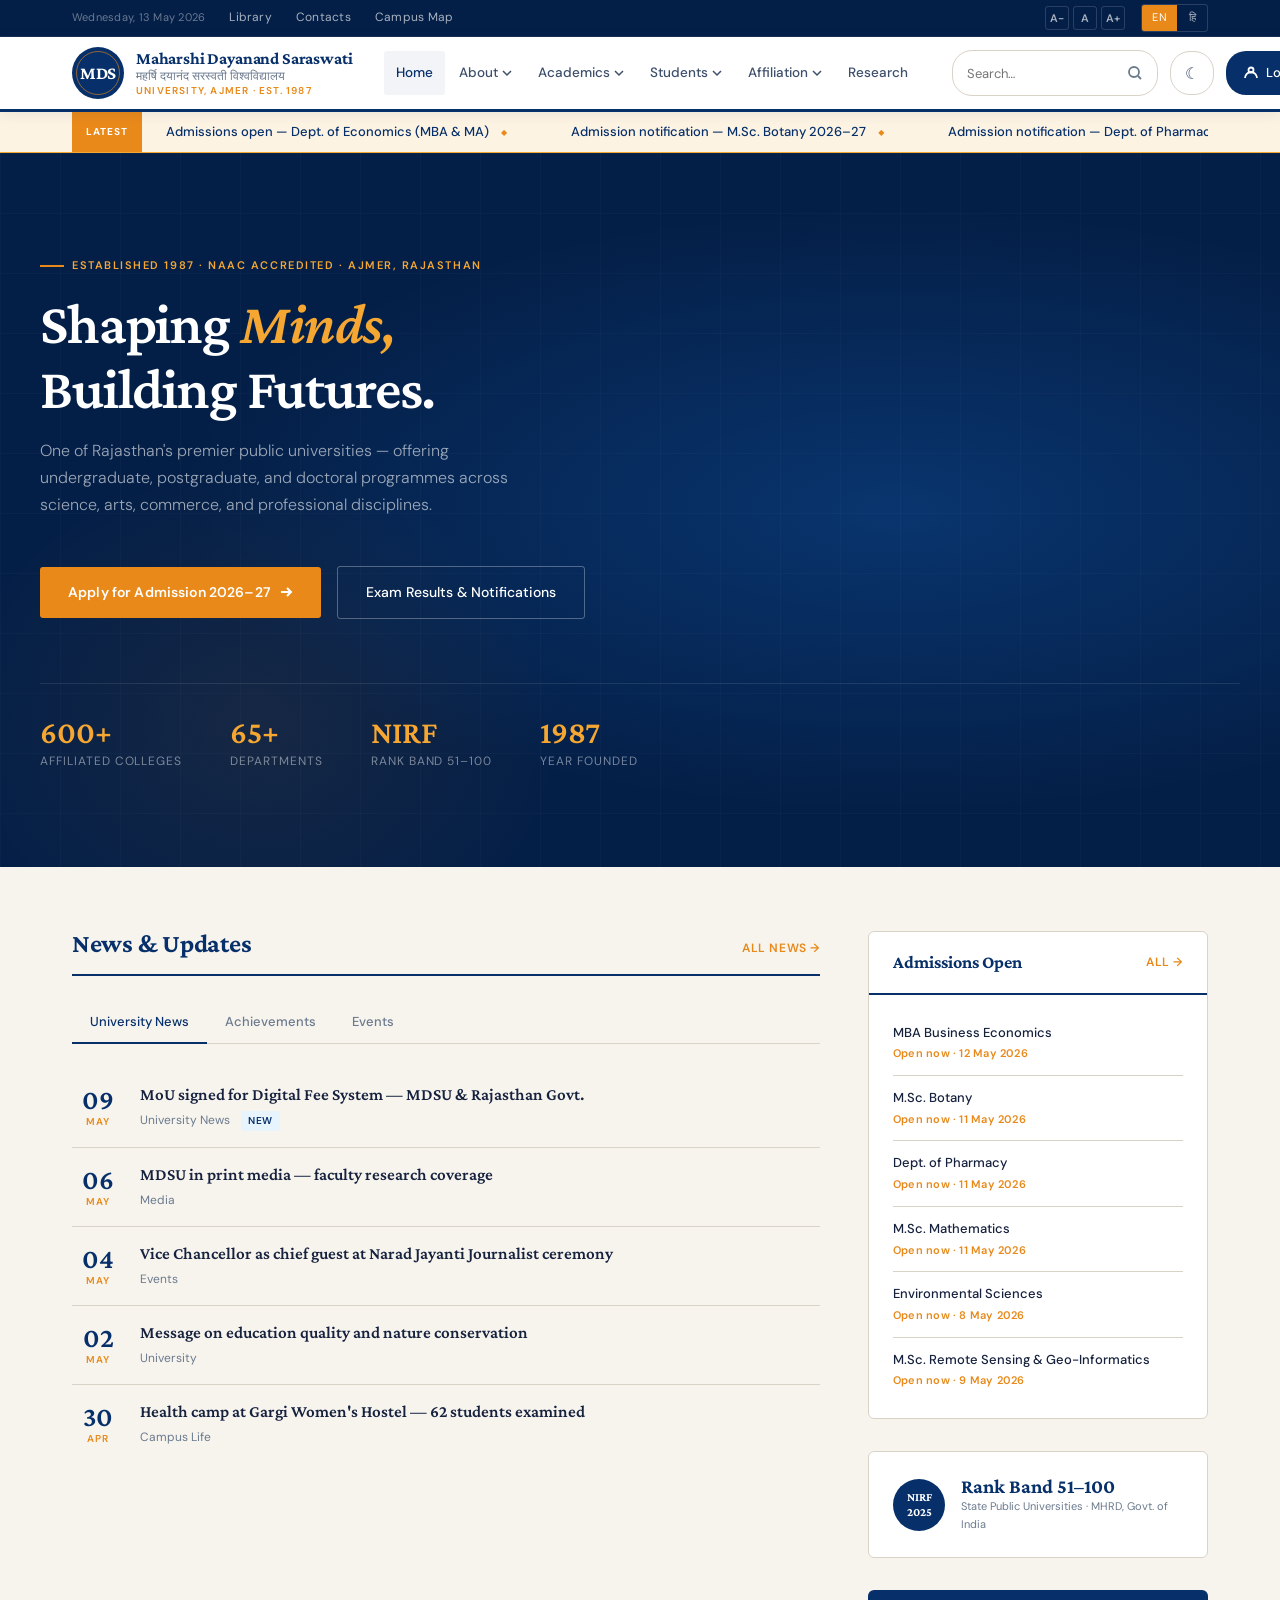
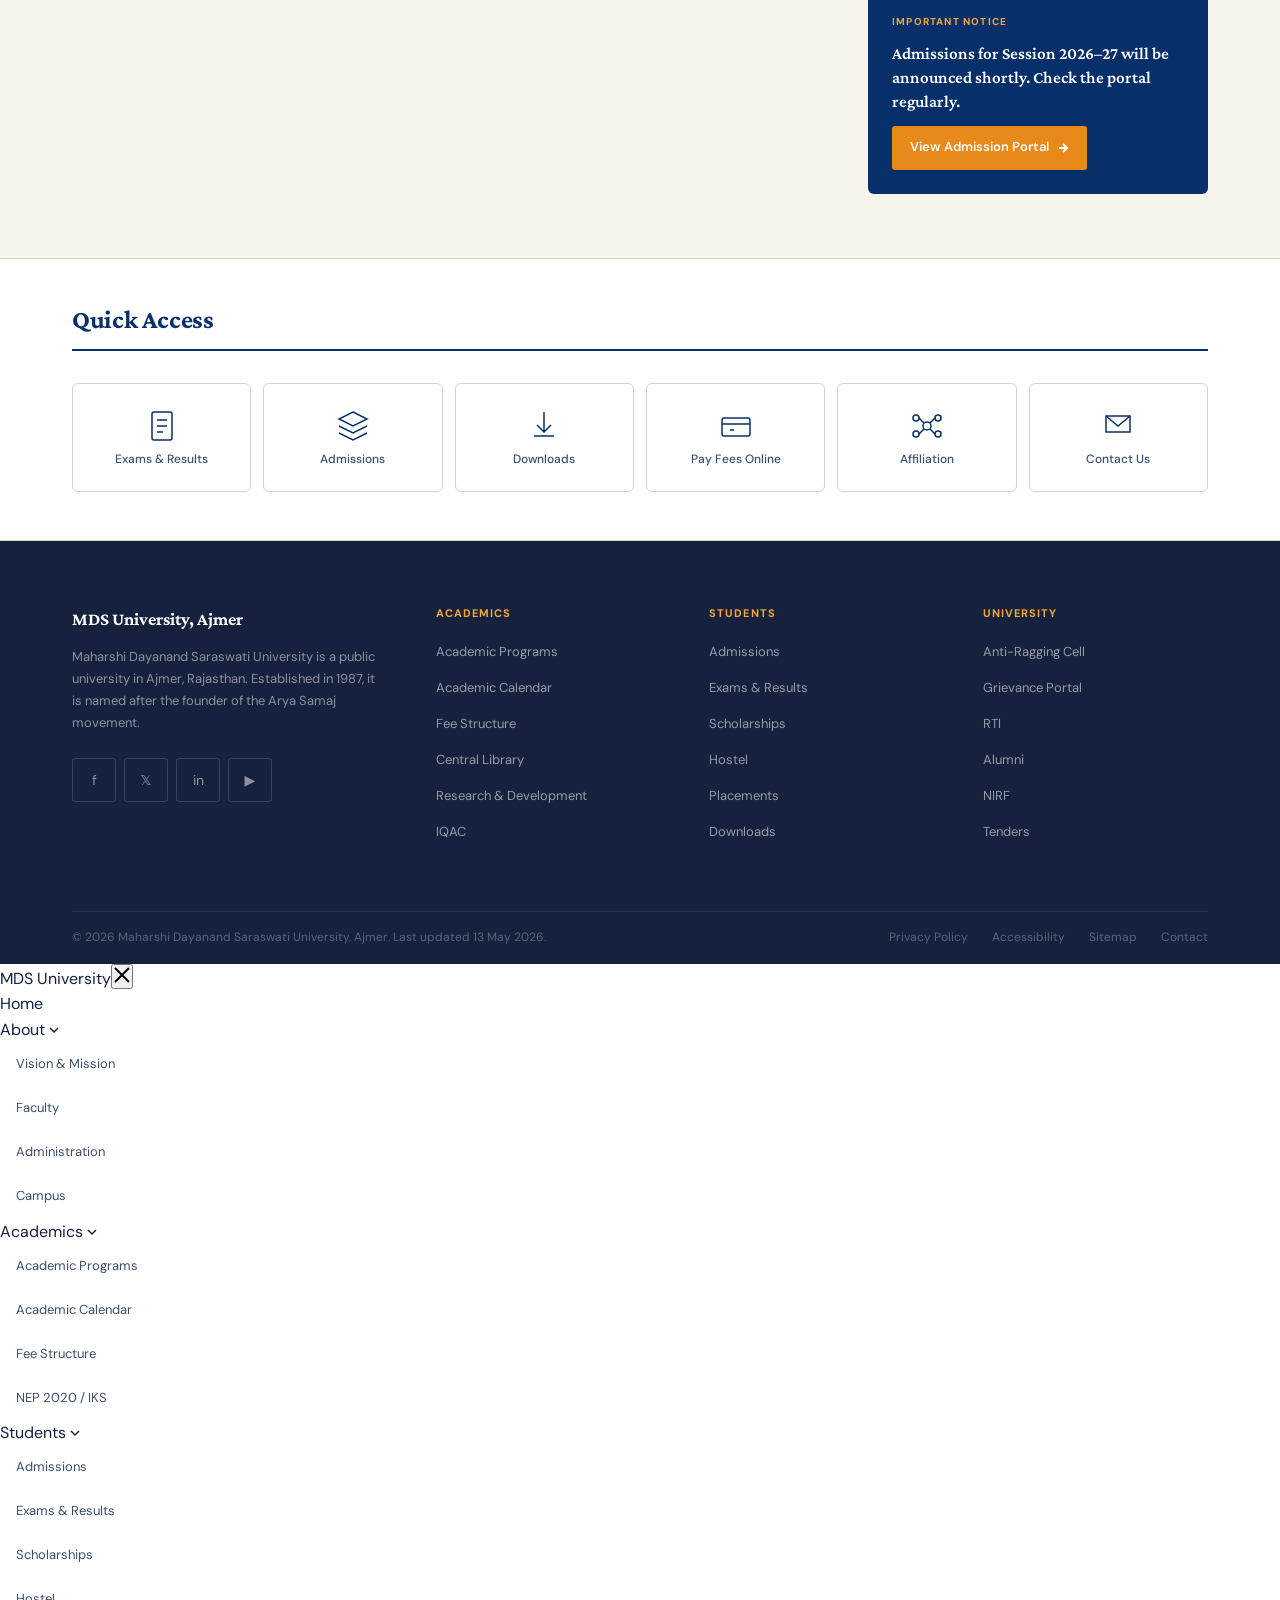
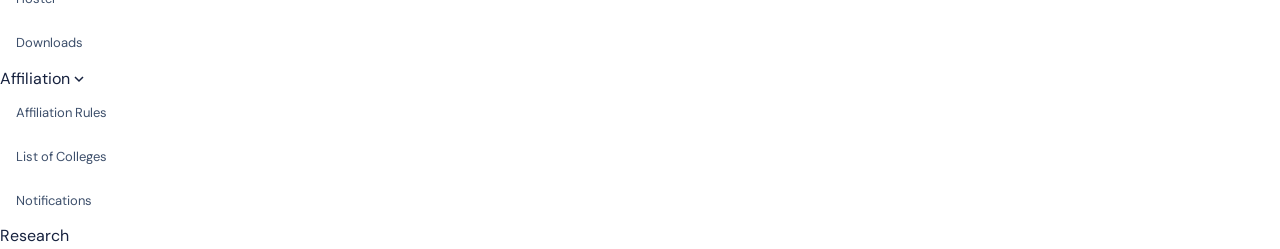
==== commit 0b9c99d9: "fix: header logo wrapping and drawer SVG arrows on homepage" ====
--- a/index.html
+++ b/index.html
@@ -200,6 +200,7 @@
       display: flex;
       flex-direction: column;
       line-height: 1.2;
+      min-width: 0;
     }
     .logo-name {
       font-family: var(--font-display);
@@ -207,12 +208,14 @@
       font-weight: 700;
       color: var(--navy);
       letter-spacing: -0.01em;
+      white-space: nowrap;
     }
     .logo-name-hindi {
       font-size: 12px;
       color: var(--ink-lt);
       font-family: var(--font-body);
       font-weight: 400;
+      white-space: nowrap;
     }
     .logo-sub {
       font-size: 10px;
@@ -221,6 +224,7 @@
       color: var(--saffron);
       font-weight: 600;
       margin-top: 2px;
+      white-space: nowrap;
     }
 
     /* ─── Primary Nav ────────────────────────────────────────── */
@@ -982,11 +986,15 @@
     }
 
     /* ─── Responsive ─────────────────────────────────────────── */
+    @media (max-width: 1100px) {
+      .logo-name-hindi { display: none; }
+    }
     @media (max-width: 1024px) {
       .ql-grid { grid-template-columns: repeat(3, 1fr); }
       .footer-grid { grid-template-columns: 1fr 1fr; gap: var(--space-6); }
     }
 
+    .drawer-nav-list a svg { width: 10px; height: 10px; flex-shrink: 0; }
     @media (max-width: 768px) {
       .util-bar .container { display: none; }
       .header-inner {
@@ -997,6 +1005,8 @@
       .primary-nav { display: none; }
       .search-form { display: none; }
       .nav-toggle { display: flex; }
+      .logo-name { font-size: 14px; }
+      .logo-sub { display: none; }
 
       h1.hero-title { font-size: 30px; }
       .hero-stats { gap: var(--space-5); }
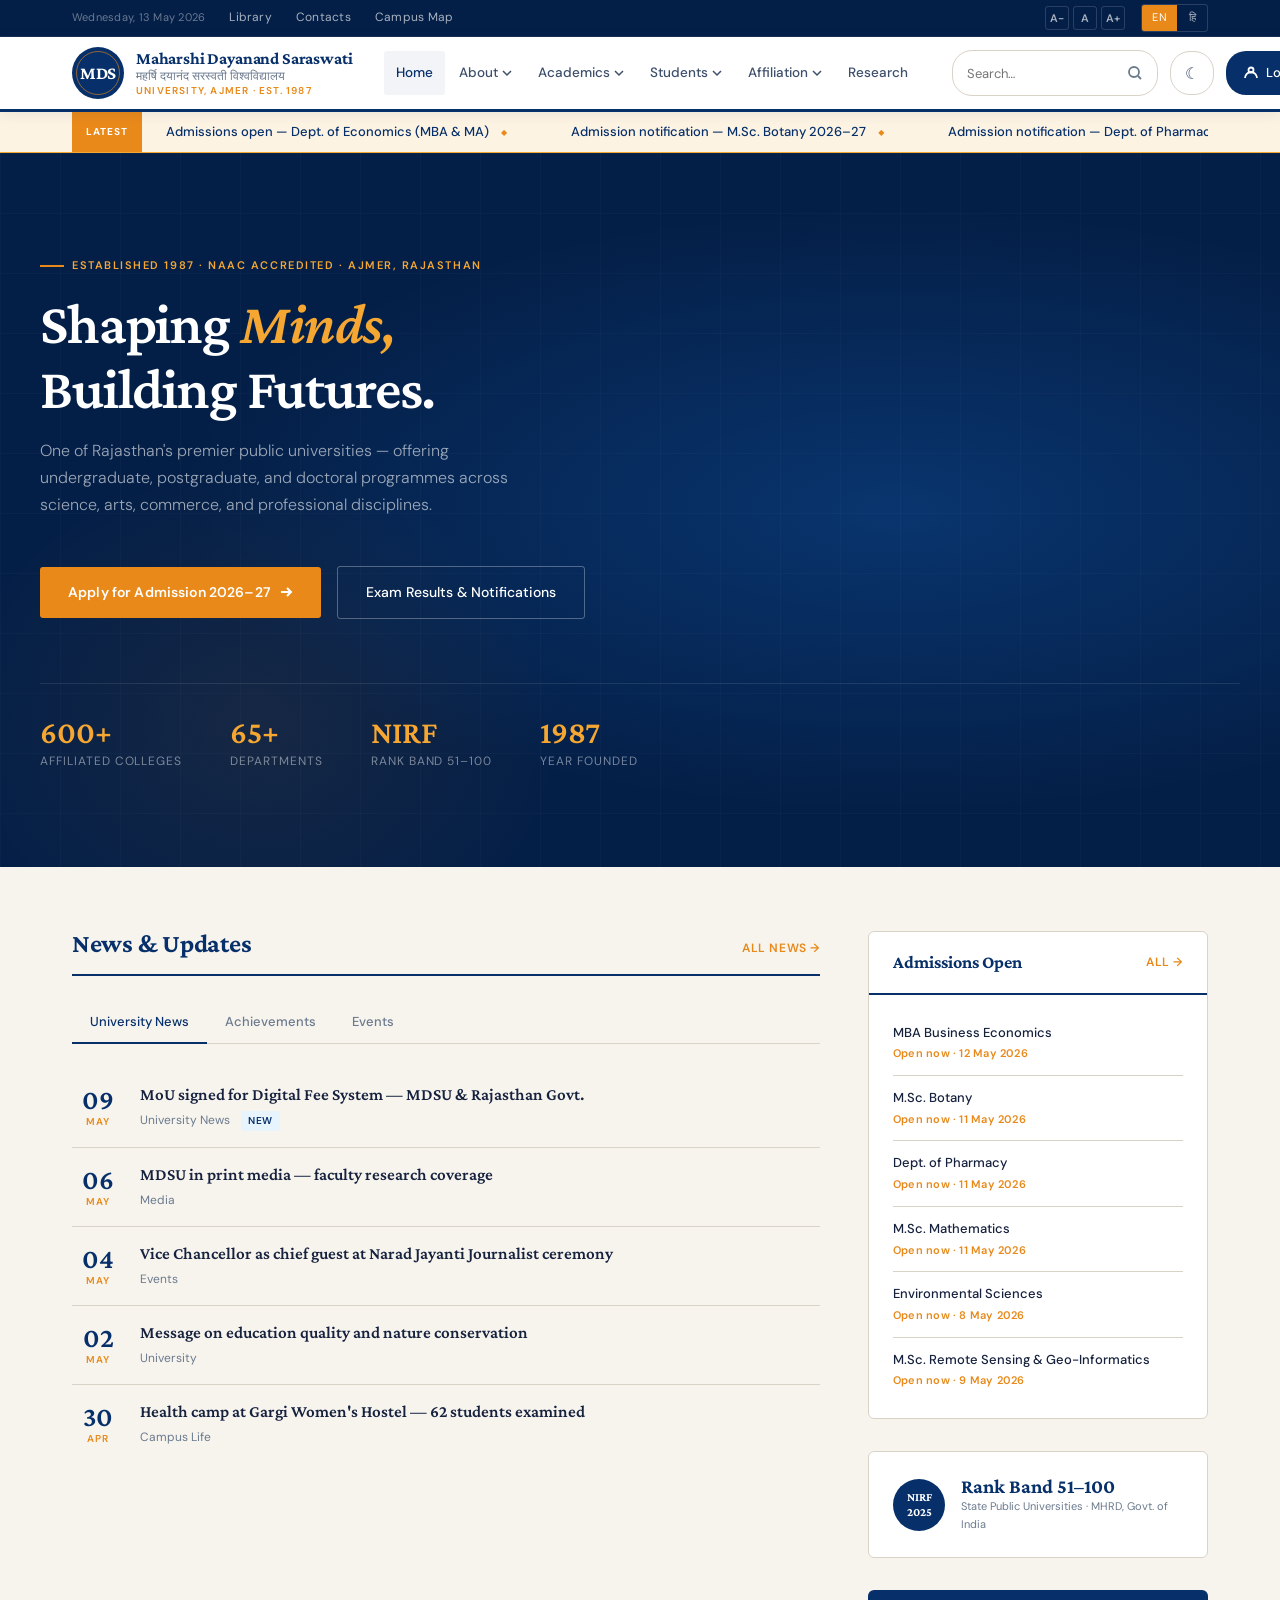
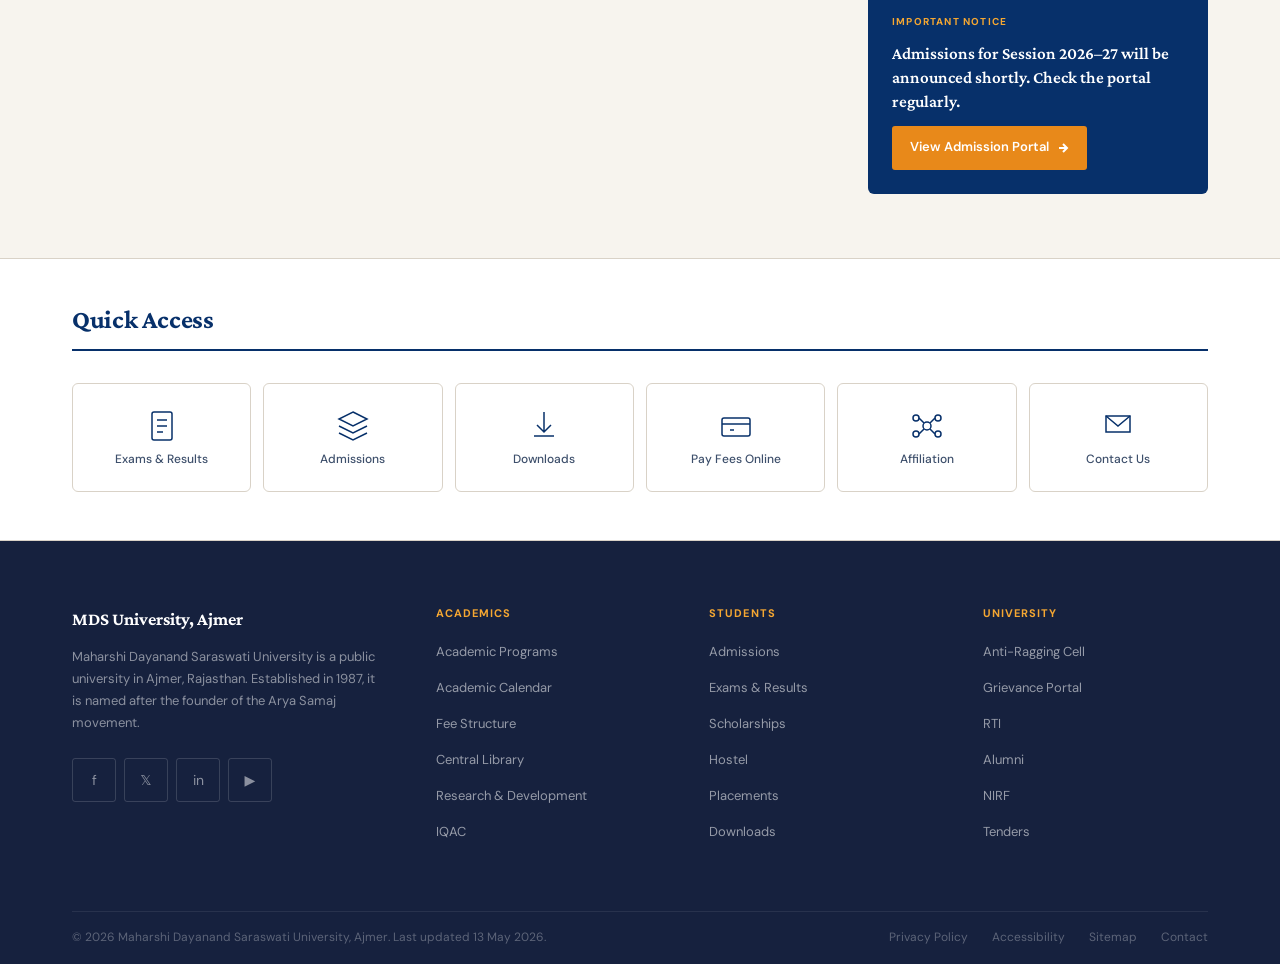
==== commit 2f68efb2: "fix: add missing drawer CSS to index.html fixing blank space after footer The mobile drawer lacked p" ====
--- a/index.html
+++ b/index.html
@@ -994,7 +994,51 @@
       .footer-grid { grid-template-columns: 1fr 1fr; gap: var(--space-6); }
     }
 
+    /* Mobile drawer */
+    #mobile-drawer {
+      position: fixed; inset: 0; z-index: 500;
+      pointer-events: none; visibility: hidden;
+    }
+    #mobile-drawer.open { pointer-events: all; visibility: visible; }
+    .drawer-backdrop {
+      position: absolute; inset: 0; background: rgba(0,0,0,0.5);
+      opacity: 0; transition: opacity 0.3s;
+    }
+    #mobile-drawer.open .drawer-backdrop { opacity: 1; }
+    .drawer-inner {
+      position: absolute; top: 0; left: 0; bottom: 0; width: 300px;
+      background: var(--white); overflow-y: auto;
+      transform: translateX(-100%); transition: transform 0.3s ease;
+      display: flex; flex-direction: column;
+    }
+    #mobile-drawer.open .drawer-inner { transform: translateX(0); }
+    .drawer-head {
+      display: flex; align-items: center; justify-content: space-between;
+      padding: var(--space-4) var(--space-5); background: var(--navy); flex-shrink: 0;
+    }
+    .drawer-logo-name {
+      font-family: var(--font-display); font-size: 18px; font-weight: 700; color: var(--white);
+    }
+    .drawer-close {
+      background: none; border: none; cursor: pointer; color: rgba(255,255,255,0.7);
+      padding: 6px; border-radius: var(--radius-sm); min-width: 44px; min-height: 44px;
+      display: flex; align-items: center; justify-content: center; transition: color 0.15s;
+    }
+    .drawer-close:hover { color: var(--white); }
+    .drawer-nav-list { list-style: none; padding: var(--space-4) 0; margin: 0; }
+    .drawer-nav-list > li > a {
+      display: flex; align-items: center; padding: 12px var(--space-5);
+      font-size: 15px; font-weight: 500; color: var(--ink);
+      border-bottom: 1px solid var(--rule); min-height: 48px;
+      transition: background 0.15s, color 0.15s; text-decoration: none;
+    }
+    .drawer-nav-list > li > a:hover,
+    .drawer-nav-list > li > a.active { background: var(--cream); color: var(--navy); }
     .drawer-nav-list a svg { width: 10px; height: 10px; flex-shrink: 0; }
+    .drawer-nav-list .dropdown { list-style: none; padding: 0; margin: 0; }
+    .drawer-nav-list .dropdown a {
+      padding-left: var(--space-8); font-size: 13px; background: var(--cream);
+    }
     @media (max-width: 768px) {
       .util-bar .container { display: none; }
       .header-inner {
